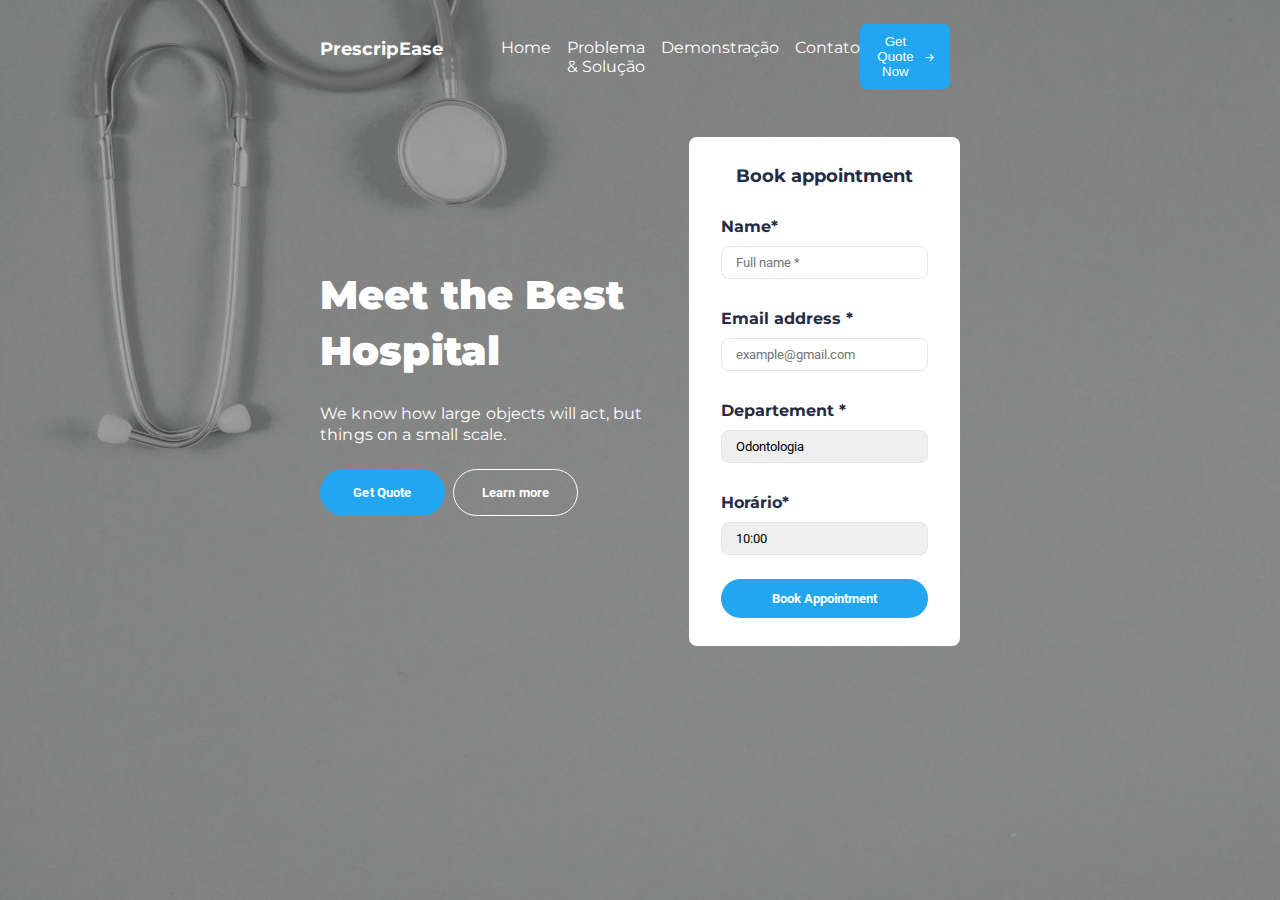
==== Contato.html @ f2eea6d6 "Subindo alteracoes" ====
<!DOCTYPE html>
<html lang="pt-br">
<head>
  <link rel="preconnect" href="https://fonts.googleapis.com">
  <link rel="preconnect" href="https://fonts.gstatic.com" crossorigin>
  <meta charset="UTF-8">
  <meta name="viewport" content="width=device-width, initial-scale=1.0">
  <title>PrescripEase</title>
  <link rel="stylesheet" href="./assets/styles/style-contact.css">
  <link href="https://fonts.googleapis.com/css2?family=Montserrat:wght@400;500;600;700;800;900&family=Roboto:ital,wght@0,400;0,700;1,500&display=swap" rel="stylesheet">
</head>
<body>



  <div id="page">


    <div class="teste">

      <header>

        <nav>
          <a href="/index.html" class="brand-name">PrescripEase</a>
          <ul>
            <li>Home</li>
            <li>Problema & Solução</li>
            <li>Demonstração</li>
            <li>Contato</li>
          </ul>
  
        
          
        </nav>
  
        <button>
          <p>Get Quote Now</p>
          <img src="./assets/images/seta.svg" alt="Imagem de uma seta ">
        </button>
  
      </header>
  
  
     
      <main>
  
        <section class="main-title">
          <h1>Meet the Best Hospital</h1>
  
          <p>We know how large objects will act, 
            but things on a small scale.</p>
  
          <div class="cta-btn">
            <button>
              <p>Get Quote</p>
            </button>
  
            <span>
              <button>
                <p>Learn more</p>
              </button>
            </span>
  
          </div>
        </section>
  
  
        <form>
  
          <fieldset>
  
            <div class="fieldset-wrapper">
              <legend>Book appointment</legend>
            </div>
  
  
            <div class="input-wrapper">
              <label for="name">Name*</label>
              <input type="text" id="name" name="name" placeholder="Full name *">
            </div>
  
            <div class="input-wrapper">
              <label for="email">Email address *</label>
              <input type="text" id="email" name="emal" placeholder="example@gmail.com">
            </div>
  
            <div class="input-wrapper">
              <label for="dep">Departement *</label>
              
              <select name="dep" id="dep">
                <option value="Odontologia">Odontologia</option>
                <option value="Pediatria">Pediatria</option>
                <option value="Clínico geral">Clínico geral</option>
              </select>
            </div>
  
           
            <div class="input-wrapper">
              <label for="time">Horário*</label>
            <select name="time" id="time">
             
              <option value="10:00">10:00</option>
              <option value="11:00">11:00</option>
              <option value="12:00">12:00</option>
              <option value="13:00">13:00</option>
            </select>
          </div>
            
          </fieldset>
          
          <button class="btn-form">Book Appointment</button>
  
        </form>
  
  
      </main>

    </div>
    


  </div>


</body>
</html>
---- assets/styles/style-contact.css ----
*{
  margin: 0;
  padding: 0;
  box-sizing: border-box;
}

:root{
  font-size: 62.5%;
  font-family: "Montserrat" , "Roboto";

  --base-header-font-color: #fff;
  --primary-btn-color : #23A6F0;
  --primary-btn-hover: #1f87c4;
  --primary-color-form: #252B42;
}


body{
  font-size: 1.6rem;
  min-height: 100vh;
}





/* Contatos */

div.teste{
  padding: 1.2rem 32rem 0;
  background-image: url(/assets/images/wepik-export-20231128193239qXkR.jpeg);
  background-repeat: no-repeat;
  background-size: cover;
  height: 100vh;
 
  
}




header{
  display: flex;
  align-items: center;
  justify-content: space-between;
  color: var(--base-header-font-color);
  padding: 1.2rem 0;
 
  
}

header nav{
  display: flex;
  gap: 5.8rem;
}

header nav a {
  font-size: 1.8rem;
  font-weight: bold;
  line-height: 2.2rem;
  letter-spacing: 0.007rem;

  text-decoration: none;
  color: var(--base-header-font-color)
 
}

header ul{
  display: flex;
  gap: 1.6rem;
  list-style: none;
}

header button{
  padding: 1rem 1.6rem;
  border: none;
  border-radius: 0.6rem;
  margin-right: 1rem;

  background-color: var(--primary-btn-color);

  display: flex;
  align-items: center;
  gap: 1rem;
  color: var(--base-header-font-color);
  cursor: pointer;
  transition: 0.5s ease-in-out;
}

header button:hover{
  background-color: var(--primary-btn-hover);
}


div#page main{
  
  min-height: 40rem;
  display: flex;
  justify-content: space-between;
  align-items: center;
  gap: 3rem;
  padding: 3.6rem 0;
  
}

div#page main section.main-title{
  width: 42rem;
  display: flex;
  flex-direction: column;
  gap: 2.4rem;
}

div#page main section.main-title h1{
  font-size: 4rem;
  font-weight: 900;
  letter-spacing: 0.014rem;
  line-height: 5.6rem;
  color: var(--base-header-font-color);
}


div#page main section.main-title p{
  font-weight: medium;
  line-height: 2.1rem;
  letter-spacing: 0.014rem;
  color: var(--base-header-font-color);
}

div#page main div.cta-btn{
  display: flex;
  gap: .8rem;
}

div#page main div.cta-btn button{
  
  border: none;
  background-color: var(--primary-btn-color);
  color: #23A6F0;
  font-weight: bold;
  padding: 1.2rem 2.4rem;
  border-radius: 2.5rem;
  width: 12.5rem;
  font-family: "Roboto";
  transition: 0.5s ease-in-out;
  cursor: pointer;
  
}

div#page main div.cta-btn button:hover{
  
 background-color: var(--primary-btn-hover);
  
}


div#page main div.cta-btn span button{
  
  border: 1px solid white;
  background-color: transparent;
  color: var(--base-header-font-color);
  font-weight: bold;
  padding: 1.2rem 2.4rem;
  border-radius: 2.5rem;
  width: 12.5rem;
  font-family: "Roboto";
}

div#page main div.cta-btn span button:hover{
  
  background-color: #adadad;
}

div#page main form{
  background-color: var(--base-header-font-color);
  width: 32rem;
  border-radius: .8rem;
 

  padding: 2.8rem 3.2rem;
  display: flex;
  flex-direction: column;
  gap: 2.4rem;
  
 
  
}

div#page main form fieldset{
  border: none;
  display: flex;
  flex-direction: column;
  
  gap: 3rem;
  
}

main form fieldset div.fieldset-wrapper legend{

  color: var(--primary-color-form);
  font-size: 1.8rem;
  font-weight: 700;
  text-align: center;
  
}

div.input-wrapper{
  display: flex;
  flex-direction: column;
  gap: 1rem;
}

div.input-wrapper label{
  color: var(--primary-color-form) ;
  font-weight: 700;
}

div.input-wrapper input , select {
  padding: .8rem 1.4rem;
  border: 1px solid #E6E6E6;
  border-radius: .8rem;
  width: 100%;
  font-family: "Roboto";
  
}

div.input-wrapper select {
  appearance: none;
  background-image: url(./assets/images/dropdown.svg);
  background-repeat: no-repeat;
  background-position: right 16px center;
}


form button.btn-form{
  width: 100%;
  border: none;
  background-color: var(--primary-btn-color);
  color: var(--base-header-font-color);
  font-weight: bold;
  padding: 1.2rem 2.4rem;
  border-radius: 2.5rem;
  font-family: "Roboto";
  cursor: pointer;
  transition: 0.5s ease-in-out;
}

form button.btn-form:hover{
 background-color: var(--primary-btn-hover);
}
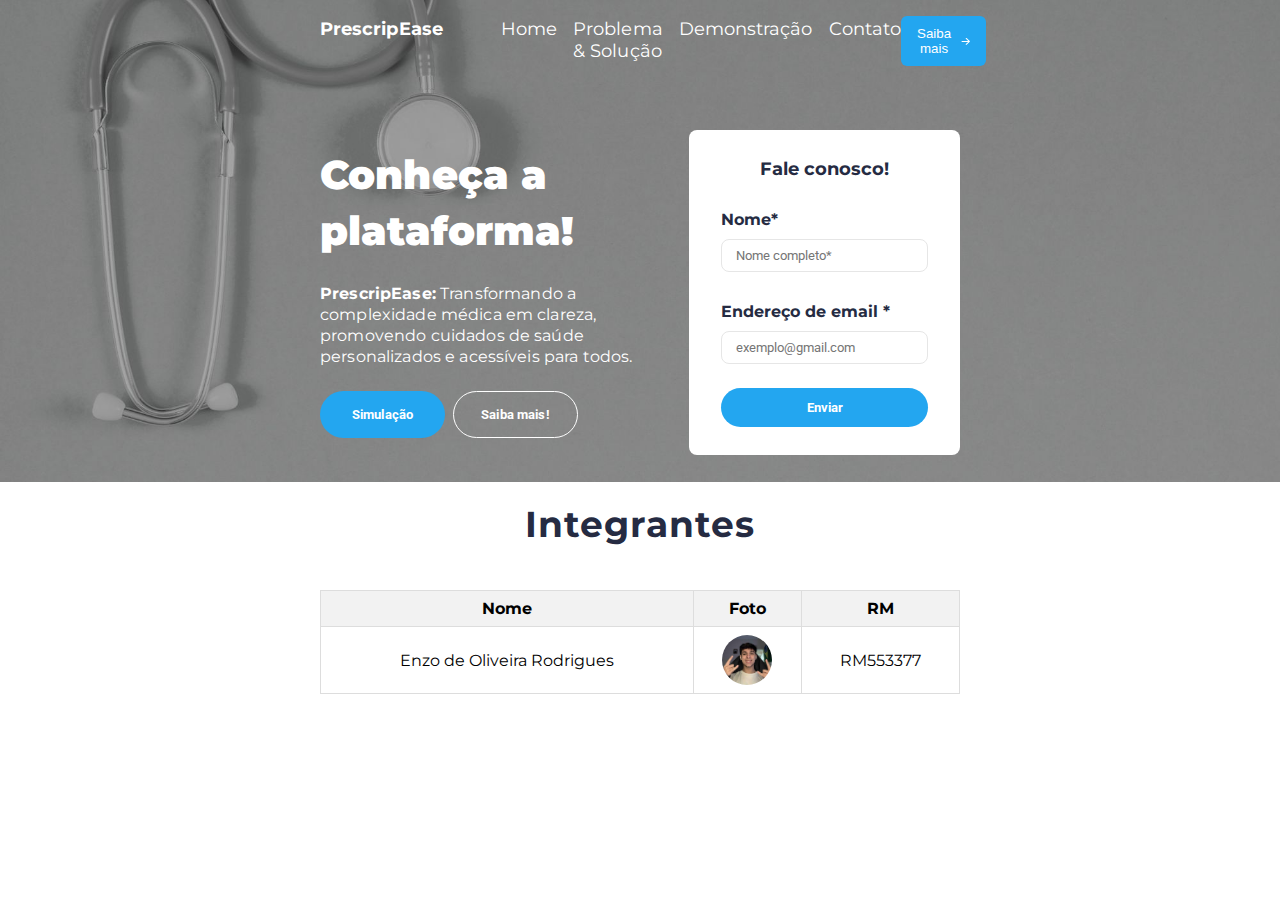
==== commit 4ecf4417: "Aplication complete" ====
--- a/Contato.html
+++ b/Contato.html
@@ -23,10 +23,10 @@
         <nav>
           <a href="/index.html" class="brand-name">PrescripEase</a>
           <ul>
-            <li>Home</li>
-            <li>Problema & Solução</li>
-            <li>Demonstração</li>
-            <li>Contato</li>
+            <a href="index.html"><li>Home</li></a>
+            <a href="solution.html"><li>Problema & Solução</li></a>
+            <a href="demonstration.html"><li>Demonstração</li></a>
+           <a href="Contato.html"><li>Contato</li></a>
           </ul>
   
         
@@ -34,7 +34,7 @@
         </nav>
   
         <button>
-          <p>Get Quote Now</p>
+          <p>Saiba mais</p>
           <img src="./assets/images/seta.svg" alt="Imagem de uma seta ">
         </button>
   
@@ -45,19 +45,18 @@
       <main>
   
         <section class="main-title">
-          <h1>Meet the Best Hospital</h1>
+          <h1>Conheça a plataforma!</h1>
   
-          <p>We know how large objects will act, 
-            but things on a small scale.</p>
+          <p> <strong>PrescripEase:</strong> Transformando a complexidade médica em clareza, promovendo cuidados de saúde personalizados e acessíveis para todos.</p>
   
           <div class="cta-btn">
             <button>
-              <p>Get Quote</p>
+              <p>Simulação</p>
             </button>
   
             <span>
               <button>
-                <p>Learn more</p>
+                <p>Saiba mais!</p>
               </button>
             </span>
   
@@ -65,62 +64,64 @@
         </section>
   
   
-        <form>
+        <form id="contact-form" onsubmit="return validateForm()">
   
           <fieldset>
   
             <div class="fieldset-wrapper">
-              <legend>Book appointment</legend>
+              <legend>Fale conosco!</legend>
             </div>
   
   
             <div class="input-wrapper">
-              <label for="name">Name*</label>
-              <input type="text" id="name" name="name" placeholder="Full name *">
+              <label for="name">Nome*</label>
+              <input type="text" id="name" name="name" placeholder="Nome completo*" minlength="3">
             </div>
   
             <div class="input-wrapper">
-              <label for="email">Email address *</label>
-              <input type="text" id="email" name="emal" placeholder="example@gmail.com">
+              <label for="email">Endereço de email *</label>
+              <input type="email" id="email" name="emal" placeholder="exemplo@gmail.com">
             </div>
-  
-            <div class="input-wrapper">
-              <label for="dep">Departement *</label>
-              
-              <select name="dep" id="dep">
-                <option value="Odontologia">Odontologia</option>
-                <option value="Pediatria">Pediatria</option>
-                <option value="Clínico geral">Clínico geral</option>
-              </select>
-            </div>
-  
-           
-            <div class="input-wrapper">
-              <label for="time">Horário*</label>
-            <select name="time" id="time">
-             
-              <option value="10:00">10:00</option>
-              <option value="11:00">11:00</option>
-              <option value="12:00">12:00</option>
-              <option value="13:00">13:00</option>
-            </select>
-          </div>
             
           </fieldset>
           
-          <button class="btn-form">Book Appointment</button>
+          <button class="btn-form" id="btn-form">Enviar</button>
   
         </form>
   
   
       </main>
 
+   
+
     </div>
+
+
+    <section class="integrantes">
+      <h2>Integrantes</h2>
+
+      <table>
+        <thead>
+          <tr>
+            <th>Nome</th>
+            <th>Foto</th>
+            <th>RM</th>
+          </tr>
+        </thead>
+        <tbody>
+          <tr>
+            <td>Enzo de Oliveira Rodrigues</td>
+            <td><img src="./assets/images/Avatar.jpg" alt="Foto de João Silva"></td>
+            <td>RM553377</td>
+          </tr>
+        </tbody>
+      </table>
+    </section>
     
 
 
   </div>
 
-
+<script src="./JS/main.js"></script>
 </body>
 </html>--- a/assets/styles/style-contact.css
+++ b/assets/styles/style-contact.css
@@ -12,6 +12,7 @@
   --primary-btn-color : #23A6F0;
   --primary-btn-hover: #1f87c4;
   --primary-color-form: #252B42;
+  --primary-bc-color: rgb(235, 244, 252);
 }
 
 
@@ -27,11 +28,12 @@
 /* Contatos */
 
 div.teste{
-  padding: 1.2rem 32rem 0;
+  
   background-image: url(/assets/images/wepik-export-20231128193239qXkR.jpeg);
   background-repeat: no-repeat;
   background-size: cover;
-  height: 100vh;
+  
+ 
  
   
 }
@@ -44,7 +46,8 @@
   align-items: center;
   justify-content: space-between;
   color: var(--base-header-font-color);
-  padding: 1.2rem 0;
+  padding: 1.6rem 0;
+  margin: 0 32rem 0;
  
   
 }
@@ -54,15 +57,38 @@
   gap: 5.8rem;
 }
 
-header nav a {
+header nav a.brand-name {
   font-size: 1.8rem;
   font-weight: bold;
   line-height: 2.2rem;
   letter-spacing: 0.007rem;
 
   text-decoration: none;
-  color: var(--base-header-font-color)
- 
+  color: var(--base-header-font-color);
+ 
+ 
+}
+
+
+header nav ul a{
+
+  font-size: 1.8rem;
+  line-height: 2.2rem;
+  letter-spacing: 0.007rem;
+  text-decoration: none;
+  color: var(--base-header-font-color);
+  border-bottom: 2px solid transparent;
+  transition: border-bottom 0.7s ease-out;
+ 
+
+}
+
+
+header nav ul a:hover{
+
+ 
+  border-bottom: 2px solid var(--base-header-font-color);
+
 }
 
 header ul{
@@ -99,7 +125,7 @@
   justify-content: space-between;
   align-items: center;
   gap: 3rem;
-  padding: 3.6rem 0;
+  padding: 2rem 32rem 0;
   
 }
 
@@ -246,4 +272,73 @@
 
 form button.btn-form:hover{
  background-color: var(--primary-btn-hover);
-}+}
+
+section.integrantes{
+
+  padding: 2rem 32rem 0;
+  height: 40rem;
+  display: flex;
+  flex-direction: column;
+  gap: 2.4rem;
+  align-items: center;
+
+ 
+}
+
+
+section.integrantes h2{
+
+  font-size: 3.6rem;
+  letter-spacing: 0.1rem;
+  color: #252B42;
+ 
+}
+
+
+table {
+  width: 100%;
+  border-collapse: collapse;
+  margin-top: 20px;
+}
+
+th, td {
+  border: 1px solid #ddd;
+  padding: 8px;
+  text-align: center; /* Centraliza o texto nas células */
+}
+
+
+th {
+  background-color: #f2f2f2;
+}
+
+table img {
+  max-width: 50px;
+  max-height: 50px;
+  border-radius: 50%;
+  margin-right: 10px;
+  display: block;
+  margin: 0 auto;
+}
+
+
+
+.error {
+  border: 1px solid red;
+}
+
+.error-message {
+  color: red;
+  font-size: 0.8em;
+  margin-top: 5px;
+}
+
+.thank-you-message {
+  color: green;
+  font-size: 1.2em;
+  text-align: center;
+  margin-top: 20px;
+}
+
+
